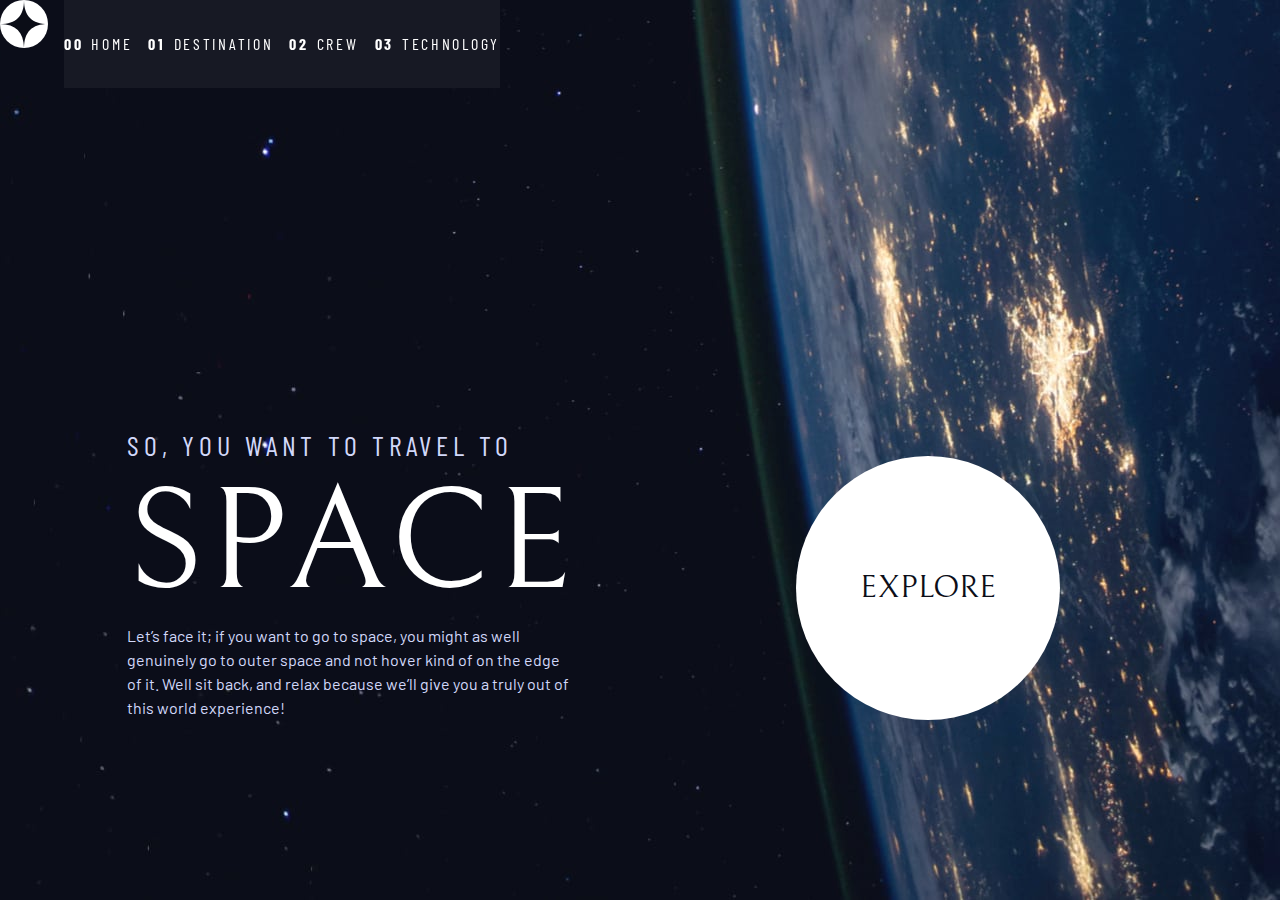
==== index.html @ 94e082f8 "moved all starter code to top level" ====
<!DOCTYPE html>
<html lang="en">
  <head>
    <meta charset="UTF-8" />
    <meta name="viewport" content="width=device-width, initial-scale=1.0" />

    <link rel="icon" type="image/png" sizes="32x32" href="./assets/favicon-32x32.png" />

    <!-- Google fonts -->
    <link rel="preconnect" href="https://fonts.googleapis.com" />
    <link rel="preconnect" href="https://fonts.gstatic.com" crossorigin />
    <link href="https://fonts.googleapis.com/css2?family=Barlow+Condensed:wght@400;700&family=Bellefair&family=Barlow:wght@400;700&display=swap" rel="stylesheet" />

    <!-- custom css -->
    <link rel="stylesheet" href="../index.css" />

    <title>Frontend Mentor | Space tourism website</title>
  </head>
  <body class="home">
    <!-- navigation -->
    <header class="primary-header flex">
      <div>
        <img src="./assets/shared/logo.svg" alt="space travel logo" class="logo" />
      </div>
      <button class="mobile-nav-toggle" aria-controls="primary-navigation"><span class="sr-only" aria-expanded="false">Menu</span></button>
      <nav>
        <ul id="primary-navigation" class="primary-navigation underline-indicators flex">
          <li class="active"
            ><a class="ff-sans-cond uppercase text-white letter-spacing-2" href="index.html"><span>00</span>Home</a></li
          >
          <li
            ><a class="ff-sans-cond uppercase text-white letter-spacing-2" href="destination.html"><span>01</span>Destination</a></li
          >
          <li
            ><a class="ff-sans-cond uppercase text-white letter-spacing-2" href="crew.html"><span>02</span>Crew</a>
          </li>
          <li
            ><a class="ff-sans-cond uppercase text-white letter-spacing-2" href="technology.html"><span>03</span>Technology</a>
          </li>
        </ul>
      </nav>
    </header>

    <div class="grid-container grid-container--home">
      <div>
        <!-- content -->
        <h1 class="text-accent ff-sans-cond fs-500 uppercase letter-spacing-1"
          >So, you want to travel to
          <span class="d-block text-white ff-serif fs-900">Space</span>
        </h1>

        <p>Let’s face it; if you want to go to space, you might as well genuinely go to outer space and not hover kind of on the edge of it. Well sit back, and relax because we’ll give you a truly out of this world experience!</p>
      </div>

      <!-- explore button -->
      <div>
        <a href="#" class="large-button ff-serif uppercase fs-600 text-dark bg-white">Explore</a>
      </div>
    </div>
  </body>
</html>
---- index.css ----
:root {
  --clr-dark: 230 35% 7%;
  --clr-light: 231 77% 90%;
  --clr-white: 0 0% 100%;
  --ff-sans-cond: "Barlow Condensed", sans-serif;
  --ff-sans-normal: "Barlow", sans-serif;
  --ff-serif: "Bellefair", serif;
  /* COLOURS */
  /* FONT-FAMILIES */
  /* FONT SIZES */
  --fs-900: clamp(5rem, 10vw + 1rem, 9.375rem);
  --fs-800: 3.5rem;
  --fs-700: 1.5rem;
  --fs-600: 1.25rem;
  --fs-500: 1rem;
  --fs-400: 0.9375rem;
  --fs-300: 1rem;
  --fs-200: 0.875rem;
}

@media (min-width: 35em) {
  :root {
    --fs-800: 5rem;
    --fs-700: 2.5rem;
    --fs-600: 2rem;
    --fs-500: 1.25rem;
    --fs-400: 1rem;
  }
}

@media (min-width: 45rem) {
  :root {
    --fs-800: 6.25rem;
    --fs-700: 3.5rem;
    --fs-500: 1.75rem;
    --fs-400: 1.125rem;
  }
}

/* ------------------- */
/* Reset               */
/* ------------------- */

/* https://piccalil.li/blog/a-modern-css-reset/ */

/* Box sizing */
*,
*::before,
*::after {
  box-sizing: border-box;
}

/* Reset margins */
body,
h1,
h2,
h3,
h4,
h5,
p,
figure,
picture {
  margin: 0;
}

/* set up the body */
body {
  background: hsl(var(--clr-dark));
  color: hsl(var(--clr-white));
  display: grid;
  font-family: var(--ff-sans-normal);
  font-weight: var(--fs-400);
  grid-template-rows: min-content 1fr;
  line-height: 1.5;
  min-height: 100vh;
  overflow-x: hidden;
}

/* make images easier to work with */
img,
picture {
  display: block;
  max-width: 100%;
}

/* make form elements easier to work with */
input,
button,
textarea,
select {
  font: inherit;
}

/* remove animations for people who've turned them off */
@media (prefers-reduced-motion: reduce) {
  *,
  *::before,
  *::after {
    animation-duration: 0.01ms !important;
    animation-iteration-count: 1 !important;
    scroll-behavior: auto !important;
    transition-duration: 0.01ms !important;
  }
}

/* ------------------- */
/* Utility classes     */
/* ------------------- */

/* general */

.flex {
  display: flex;
  gap: var(--gap, 1rem);
}

.grid {
  display: grid;
  gap: var(--gap, 1rem);
}

.d-block {
  display: block;
}

.container {
  margin-inline: auto;
  max-width: 80rem;
  padding-inline: 2em;
}

.grid-container {
  display: grid;
  padding-inline: 1em;
  place-items: center;
  text-align: center;
}

.grid-container > * {
  color: hsl(var(--clr-light));
  max-width: 50ch;
}

@media (min-width: 45rem) {
  .grid-container {
    column-gap: var(--container-gap, 2rem);
    grid-template-columns: minmax(2rem, 1fr) repeat(2, minmax(0, 40rem)) minmax(2rem, 1fr);
    text-align: left;
  }
  .grid-container > *:first-child {
    grid-column: 2;
  }

  .grid-container > *:last-child {
    grid-column: 3;
  }

  .grid-container--home {
    align-items: end;
    padding-bottom: max(6rem, 20vh);
  }
}

.flow > *:where(:not(:first-child)) {
  margin-top: var(--flow-space, 2rem);
}

.sr-only {
  border: 0;
  clip: rect(0, 0, 0, 0);
  height: 1px;
  margin: -1px;
  overflow: hidden;
  padding: 0;
  position: absolute;
  white-space: nowrap;
  width: 1px;

  /* added line */
}

/* COLOURS */

.bg-dark {
  background-color: hsl(var(--clr-dark));
}
.bg-accent {
  background-color: hsl(var(--clr-light));
}
.bg-white {
  background-color: hsl(var(--clr-white));
}

.text-dark {
  color: hsl(var(--clr-dark));
}
.text-accent {
  color: hsl(var(--clr-light));
}
.text-white {
  color: hsl(var(--clr-white));
}

/* typography */
h1,
h2,
h3,
h4,
h5,
h6 {
  font-weight: var(--fs-400);
}

.ff-serif {
  font-family: var(--ff-serif);
}
.ff-sans-cond {
  font-family: var(--ff-sans-cond);
}
.ff-sans-normal {
  font-family: var(--ff-sans-normal);
}

.letter-spacing-1 {
  letter-spacing: 4.75px;
}
.letter-spacing-2 {
  letter-spacing: 2.7px;
}
.letter-spacing-3 {
  letter-spacing: 2.35px;
}

.uppercase {
  text-transform: uppercase;
}

.fs-900 {
  font-size: var(--fs-900);
}
.fs-800 {
  font-size: var(--fs-800);
}
.fs-700 {
  font-size: var(--fs-700);
}
.fs-600 {
  font-size: var(--fs-600);
}
.fs-500 {
  font-size: var(--fs-500);
}
.fs-400 {
  font-size: var(--fs-400);
}
.fs-300 {
  font-size: var(--fs-300);
}
.fs-200 {
  font-size: var(--fs-200);
}

.fs-900,
.fs-800,
.fs-700,
.fs-600 {
  line-height: 1.1;
}

.numbered-title {
  font-family: var(--ff-sans-cond);
  font-size: var(--fs-500);
  letter-spacing: 4.72px;
  text-transform: uppercase;
}

.numbered-title span {
  color: hsl(var(--clr-white) / 0.25);
  font-weight: 700;
  margin-right: 0.5em;
}

/* ------------------- */
/* COMPONENTS              */
/* ------------------- */

/* NAVIGATION */

.primary-navigation {
  --underline-gap: 2rem;
  background: hsl(var(--clr-dark) / 0.97);
  list-style: none;
  margin: 0;
  padding: 0;
}

@supports (backdrop-filter: blur(3rem)) {
  .primary-navigation {
    backdrop-filter: blur(3rem);
    background: hsl(var(--clr-white) / 0.05);
  }
}

.mobile-nav-toggle {
  display: none;
}

@media (max-width: 35rem) {
  .primary-navigation {
    --underline-gap: 0.5rem;
    flex-direction: column;
    inset: 0 0 0 30%;
    padding: min(10rem, 15vh) 2rem;
    position: fixed;
    transform: translateX(100%);
    z-index: 1000;
  }

  .primary-navigation.underline-indicators > .active {
    border: 0;
  }

  .mobile-nav-toggle {
    aspect-ratio: 1;
    background-image: url(./starter-code/assets/shared/icon-hamburger.svg);
    background-repeat: no-repeat;
    background: transparent;
    border: 0;
    display: block;
    position: absolute;
    right: 1.5rem;
    top: 1.5rem;
    width: 1.5rem;
    z-index: 2000;
  }
}

.primary-navigation a {
  font-size: var(--fs-300);
  text-decoration: none;
}

.primary-navigation a > span {
  font-weight: 700;
  margin-right: 0.5em;
}

/* INTERACTIVE ELEMENTS */

.large-button {
  aspect-ratio: 1;
  border-radius: 50%;
  display: inline-grid;
  padding: 0 2em;
  place-items: center;
  position: relative;
  text-decoration: none;
  z-index: 1;
}

.large-button::after {
  background: hsl(var(--clr-white) / 0.15);
  border-radius: inherit;
  content: "";
  height: 100%;
  opacity: 0;
  position: absolute;
  transition: opacity 500ms linear, transform 750ms ease-in-out;
  width: 100%;
  z-index: -1;
}

.large-button:hover::after,
.large-button:focus::after {
  opacity: 1;
  transform: scale(1.5);
}

.navigation-parag {
  color: hsl(var(--clr-light));
  padding-top: 1rem;
  text-align: center;
}

.interactive {
  justify-content: space-between;
  margin: 9rem auto;
  width: 80%;
}

.interactive > * p {
  color: hsl(var(--clr-light));
  font-family: var(--ff-sans-normal);
  font-size: var(--fs-400);
  text-align: center;
}

.underline-indicators > * {
  background: none;
  border-bottom: 0.2rem solid hsl(var(--clr-white) / 0);
  border: 0;
  cursor: pointer;
  padding: var(--underline-gap, 1rem) 0;
}
.underline-indicators > *:hover,
.underline-indicators > *:focus {
  border-color: hsl(var(--clr-white) / 0.5);
}

.underline-indicators > .active {
  border-color: hsl(var(--clr-white));
}

.underline-indicators > [aria-selected="true"] {
  border-color: hsl(var(--clr-white));
  color: hsl(var(--clr-white));
}

.tab-list {
  --gap: 2.5rem;
  justify-content: center;
}

.dot-indicators {
  --gap: 2rem;
  justify-content: center;
  margin-top: 7rem;
}

.dot-indicators > * {
  aspect-ratio: 1;
  background: hsl(var(--clr-white) / 0.25);
  border-radius: 50%;
  border: 0;
  cursor: pointer;
  padding: 0.5rem;
}

.dot-indicators > *:hover,
.dot-indicators > *:focus {
  background-color: hsl(var(--clr-white) / 0.5);
}

.dot-indicators > [aria-selected="true"] {
  background-color: hsl(var(--clr-white) / 1);
}

.circle-indicators {
  display: flex;
  flex-direction: column;
  margin-top: 7rem;
}

.circle-indicators > * {
  background: hsl(var(--clr-dark));
  border-radius: 50%;
  border: 0.1rem solid hsl(var(--clr-white) / 0.25);
  border: 0;
  color: hsl(var(--clr-white));
  cursor: pointer;
  height: 6.25rem;
  margin: 1rem auto;
  width: 6.25rem;
}

.circle-indicators > *:hover,
.circle-indicators > *:focus {
  border: 0.1rem solid hsl(var(--clr-white) / 1);
}

.circle-indicators > [aria-selected="true"] {
  background-color: hsl(var(--clr-white) / 1);
  color: hsl(var(--clr-dark));
}

/* ------------------------- */
/* PAGE SPECIFIC BACKGROUNDS */
/* ------------------------- */

body {
  background-position: bottom center;
  background-size: cover;
}

.home {
  background-image: url(./starter-code/assets/home/background-home-mobile.jpg);
}

@media (min-width: 35rem) {
  .home {
    background-image: url(./starter-code/assets/home/background-home-tablet.jpg);
    background-position: center center;
  }
}

@media (min-width: 45rem) {
  .home {
    background-image: url(./starter-code/assets/home/background-home-desktop.jpg);
  }
}
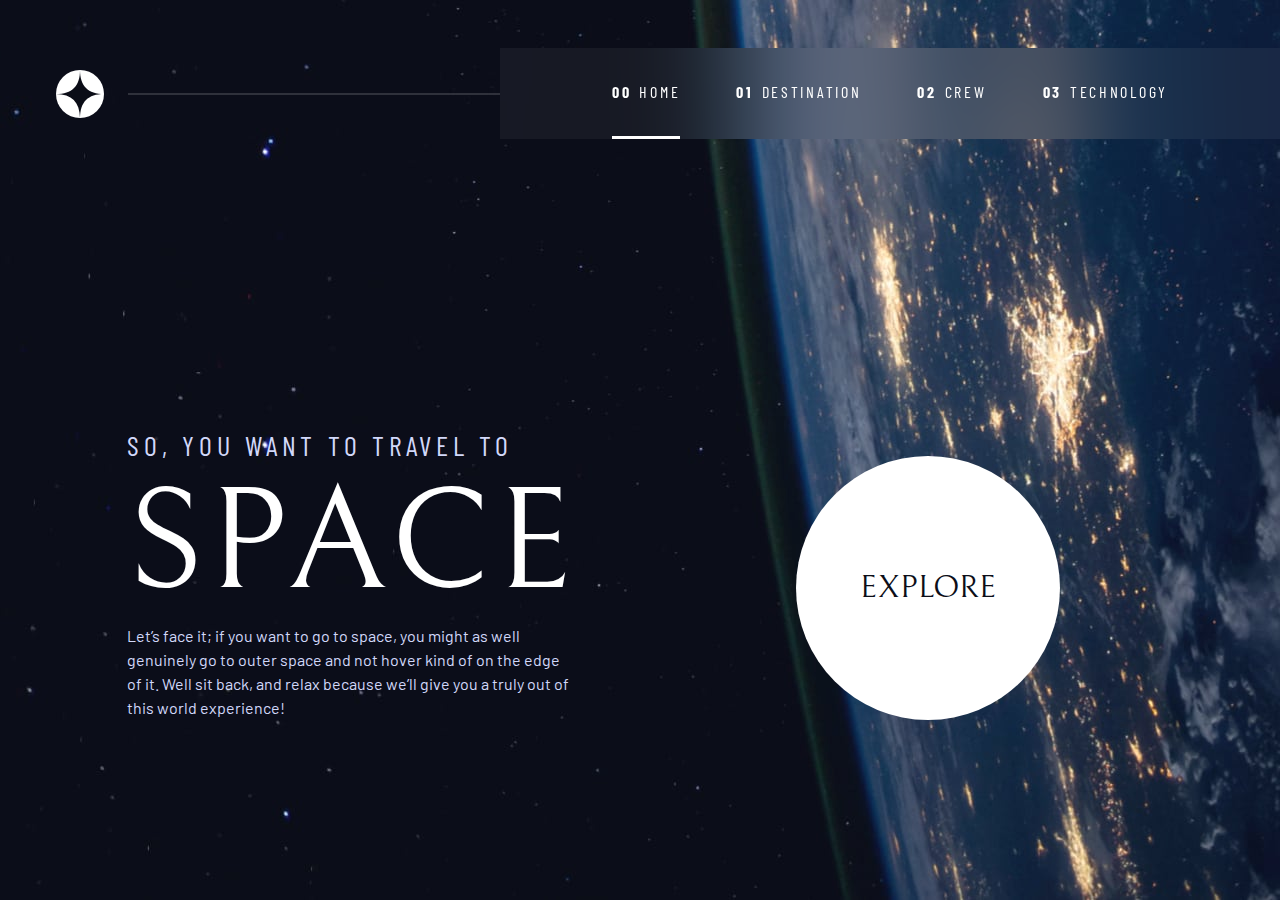
==== commit 05f26696: "CSS changes" ====
--- a/index.html
+++ b/index.html
@@ -12,7 +12,8 @@
     <link href="https://fonts.googleapis.com/css2?family=Barlow+Condensed:wght@400;700&family=Bellefair&family=Barlow:wght@400;700&display=swap" rel="stylesheet" />
 
     <!-- custom css -->
-    <link rel="stylesheet" href="../index.css" />
+    <link rel="stylesheet" href="index.css" />
+    <script src="index.js" defer></script>
 
     <title>Frontend Mentor | Space tourism website</title>
   </head>
@@ -24,24 +25,24 @@
       </div>
       <button class="mobile-nav-toggle" aria-controls="primary-navigation"><span class="sr-only" aria-expanded="false">Menu</span></button>
       <nav>
-        <ul id="primary-navigation" class="primary-navigation underline-indicators flex">
+        <ul id="primary-navigation" data-visible="false" class="primary-navigation underline-indicators flex">
           <li class="active"
-            ><a class="ff-sans-cond uppercase text-white letter-spacing-2" href="index.html"><span>00</span>Home</a></li
+            ><a class="ff-sans-cond uppercase text-white letter-spacing-2" href="index.html"><span aria-hidden="true">00</span>Home</a></li
           >
           <li
-            ><a class="ff-sans-cond uppercase text-white letter-spacing-2" href="destination.html"><span>01</span>Destination</a></li
+            ><a class="ff-sans-cond uppercase text-white letter-spacing-2" href="destination.html"><span aria-hidden="true">01</span>Destination</a></li
           >
           <li
-            ><a class="ff-sans-cond uppercase text-white letter-spacing-2" href="crew.html"><span>02</span>Crew</a>
+            ><a class="ff-sans-cond uppercase text-white letter-spacing-2" href="crew.html"><span aria-hidden="true">02</span>Crew</a>
           </li>
           <li
-            ><a class="ff-sans-cond uppercase text-white letter-spacing-2" href="technology.html"><span>03</span>Technology</a>
+            ><a class="ff-sans-cond uppercase text-white letter-spacing-2" href="technology.html"><span aria-hidden="true">03</span>Technology</a>
           </li>
         </ul>
       </nav>
     </header>
 
-    <div class="grid-container grid-container--home">
+    <main class="grid-container grid-container--home">
       <div>
         <!-- content -->
         <h1 class="text-accent ff-sans-cond fs-500 uppercase letter-spacing-1"
@@ -56,6 +57,6 @@
       <div>
         <a href="#" class="large-button ff-serif uppercase fs-600 text-dark bg-white">Explore</a>
       </div>
-    </div>
+    </main>
   </body>
 </html>
--- a/index.css
+++ b/index.css
@@ -284,9 +284,20 @@
 /* COMPONENTS              */
 /* ------------------- */
 
+/* PRIMARY HEADER */
+.primary-header {
+  justify-content: space-between;
+  align-items: center;
+}
+
+.logo {
+  margin: 1.5rem clamp(1.5rem, 5vw, 3.5rem);
+}
+
 /* NAVIGATION */
 
 .primary-navigation {
+  --gap: clamp(1.5rem, 5vw, 3.5rem);
   --underline-gap: 2rem;
   background: hsl(var(--clr-dark) / 0.97);
   list-style: none;
@@ -305,15 +316,22 @@
   display: none;
 }
 
-@media (max-width: 35rem) {
+@media (max-width: 35em) {
   .primary-navigation {
     --underline-gap: 0.5rem;
     flex-direction: column;
     inset: 0 0 0 30%;
+    list-style: none;
     padding: min(10rem, 15vh) 2rem;
     position: fixed;
+    margin: 0;
     transform: translateX(100%);
+    transition: transform ease-out 500ms;
     z-index: 1000;
+  }
+
+  .primary-navigation[data-visible="true"] {
+    transform: translateX(0);
   }
 
   .primary-navigation.underline-indicators > .active {
@@ -322,9 +340,10 @@
 
   .mobile-nav-toggle {
     aspect-ratio: 1;
-    background-image: url(./starter-code/assets/shared/icon-hamburger.svg);
+    background: transparent;
+    background-image: url(./assets/shared/icon-hamburger.svg);
+    background-position: center;
     background-repeat: no-repeat;
-    background: transparent;
     border: 0;
     display: block;
     position: absolute;
@@ -333,6 +352,15 @@
     width: 1.5rem;
     z-index: 2000;
   }
+
+  .mobile-nav-toggle[aria-expanded="true"] {
+    background-image: url(./assets/shared/icon-close.svg);
+  }
+
+  .mobile-nav-toggle:focus-visible {
+    outline: 3px solid white;
+    outline-offset: 3px;
+  }
 }
 
 .primary-navigation a {
@@ -343,6 +371,39 @@
 .primary-navigation a > span {
   font-weight: 700;
   margin-right: 0.5em;
+}
+
+@media (min-width: 35em) {
+  .primary-navigation {
+    padding-inline: clamp(3em, 10vw, 7em);
+  }
+}
+
+@media (min-width: 35em) and (max-width: 44.999em) {
+  .primary-navigation a > span {
+    display: none;
+  }
+}
+
+@media (min-width: 45em) {
+  .primary-header::after {
+    content: "";
+    display: block;
+    position: relative;
+    height: 2px;
+    width: 100%;
+    margin-right: -2.5rem;
+    background-color: hsl(var(--clr-white) / 0.15);
+    order: 1;
+  }
+
+  nav {
+    order: 2;
+  }
+
+  .primary-navigation {
+    margin-block: 3em;
+  }
 }
 
 /* INTERACTIVE ELEMENTS */
@@ -396,11 +457,10 @@
 }
 
 .underline-indicators > * {
-  background: none;
+  padding: var(--underline-gap, 1rem) 0;
+  border: 0;
   border-bottom: 0.2rem solid hsl(var(--clr-white) / 0);
-  border: 0;
   cursor: pointer;
-  padding: var(--underline-gap, 1rem) 0;
 }
 .underline-indicators > *:hover,
 .underline-indicators > *:focus {
@@ -483,18 +543,18 @@
 }
 
 .home {
-  background-image: url(./starter-code/assets/home/background-home-mobile.jpg);
+  background-image: url(./assets/home/background-home-mobile.jpg);
 }
 
 @media (min-width: 35rem) {
   .home {
-    background-image: url(./starter-code/assets/home/background-home-tablet.jpg);
+    background-image: url(./assets/home/background-home-tablet.jpg);
     background-position: center center;
   }
 }
 
 @media (min-width: 45rem) {
   .home {
-    background-image: url(./starter-code/assets/home/background-home-desktop.jpg);
-  }
-}
+    background-image: url(./assets/home/background-home-desktop.jpg);
+  }
+}
